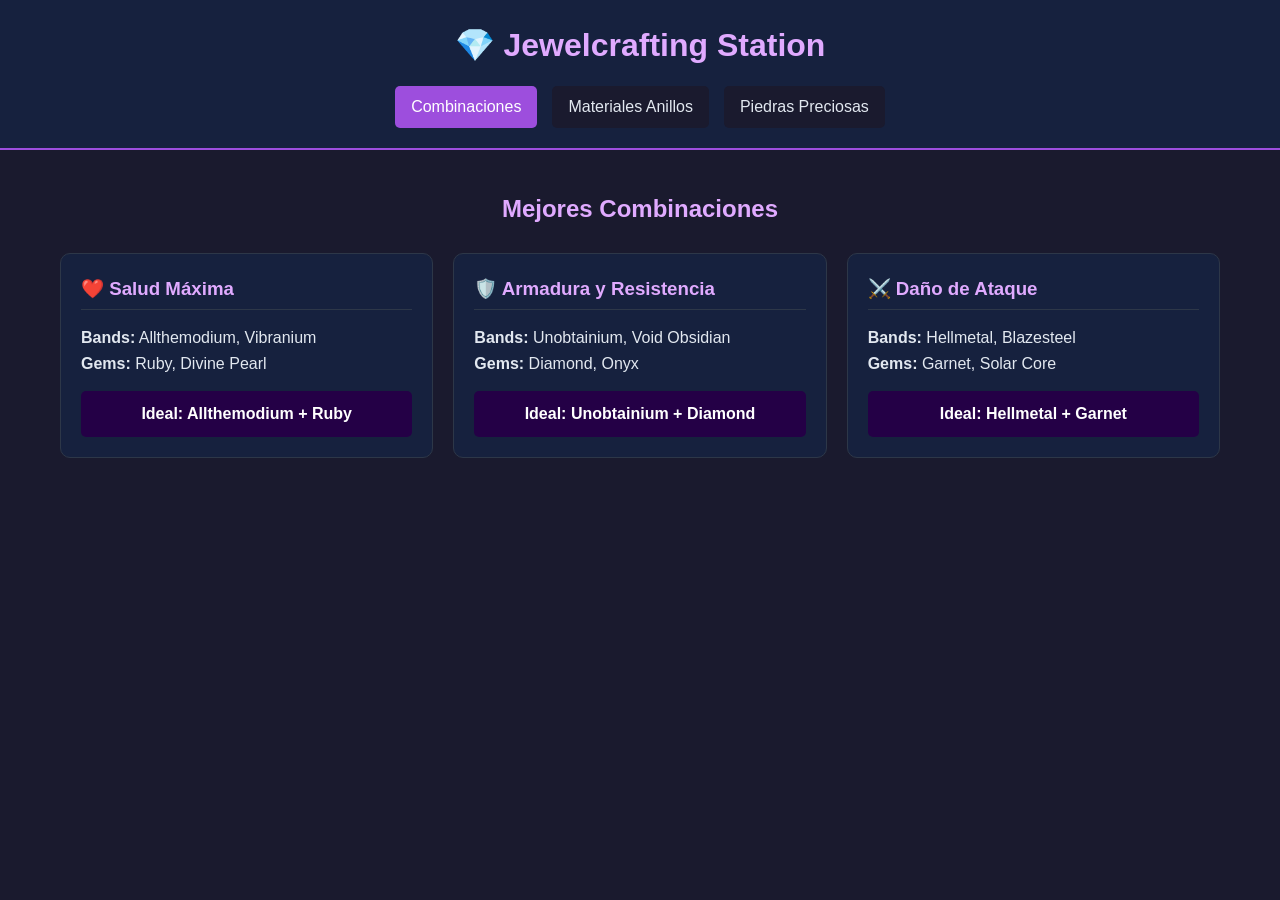
==== index.html @ f5a561c9 "v 1.0" ====
<!DOCTYPE html>
<html lang="es">
<head>
    <meta charset="UTF-8">
    <meta name="viewport" content="width=device-width, initial-scale=1.0">
    <title>Jewelcrafting - Mejores Combinaciones</title>
    <link rel="stylesheet" href="style.css">
</head>
<body>
    <header>
        <h1>💎 Jewelcrafting Station</h1>
        <nav>
            <a href="index.html" class="active">Combinaciones</a>
            <a href="anillos.html">Materiales Anillos</a>
            <a href="gemas.html">Piedras Preciosas</a>
        </nav>
    </header>

    <main>
        <h2>Mejores Combinaciones</h2>
        <div class="grid-container">
            <!-- Tarjeta 1 -->
            <article class="card">
                <h3>❤️ Salud Máxima</h3>
                <p><strong>Bands:</strong> Allthemodium, Vibranium</p>
                <p><strong>Gems:</strong> Ruby, Divine Pearl</p>
                <div class="combo">Ideal: Allthemodium + Ruby</div>
            </article>

            <!-- Tarjeta 2 -->
            <article class="card">
                <h3>🛡️ Armadura y Resistencia</h3>
                <p><strong>Bands:</strong> Unobtainium, Void Obsidian</p>
                <p><strong>Gems:</strong> Diamond, Onyx</p>
                <div class="combo">Ideal: Unobtainium + Diamond</div>
            </article>

            <!-- Tarjeta 3 -->
            <article class="card">
                <h3>⚔️ Daño de Ataque</h3>
                <p><strong>Bands:</strong> Hellmetal, Blazesteel</p>
                <p><strong>Gems:</strong> Garnet, Solar Core</p>
                <div class="combo">Ideal: Hellmetal + Garnet</div>
            </article>
        </div>
    </main>
</body>
</html>
---- style.css ----
/* --- Variables y Reset --- */
:root {
    --bg-color: #1a1a2e;
    --text-color: #e2e8f0;
    --card-bg: #16213e;
    --primary: #9d4edd;
    --accent: #e0aaff;
    --hover-bg: #240046;
}

* {
    margin: 0;
    padding: 0;
    box-sizing: border-box;
    font-family: 'Segoe UI', Tahoma, Geneva, Verdana, sans-serif;
}

body {
    background-color: var(--bg-color);
    color: var(--text-color);
    line-height: 1.6;
}

/* --- Cabecera y Navegación --- */
header {
    background-color: var(--card-bg);
    padding: 20px;
    text-align: center;
    border-bottom: 2px solid var(--primary);
}

h1 {
    color: var(--accent);
    margin-bottom: 15px;
}

nav {
    display: flex;
    justify-content: center;
    gap: 15px;
    flex-wrap: wrap;
}

nav a {
    color: var(--text-color);
    text-decoration: none;
    padding: 8px 16px;
    border-radius: 5px;
    background-color: var(--bg-color);
    transition: background-color 0.3s, color 0.3s;
}

nav a:hover, nav a.active {
    background-color: var(--primary);
    color: white;
}

/* --- Contenido Principal --- */
main {
    max-width: 1200px;
    margin: 40px auto;
    padding: 0 20px;
}

h2 {
    margin-bottom: 25px;
    text-align: center;
    color: var(--accent);
}

/* --- Grid de Tarjetas --- */
.grid-container {
    display: grid;
    /* Esto hace la magia responsive sin usar @media queries! */
    grid-template-columns: repeat(auto-fit, minmax(280px, 1fr));
    gap: 20px;
}

.card {
    background-color: var(--card-bg);
    padding: 20px;
    border-radius: 10px;
    border: 1px solid #2d3748;
    transition: transform 0.2s, box-shadow 0.2s;
}

.card:hover {
    transform: translateY(-5px);
    box-shadow: 0 10px 15px rgba(0, 0, 0, 0.3);
    border-color: var(--primary);
}

.card h3 {
    color: var(--accent);
    margin-bottom: 15px;
    border-bottom: 1px solid #2d3748;
    padding-bottom: 5px;
}

.card ul {
    list-style-position: inside;
    color: #a0aec0;
}

.card li {
    margin-bottom: 5px;
}

/* --- Detalles de la tarjeta Combinaciones --- */
.combo {
    margin-top: 15px;
    padding: 10px;
    background-color: var(--hover-bg);
    border-radius: 5px;
    font-weight: bold;
    color: white;
    text-align: center;
}
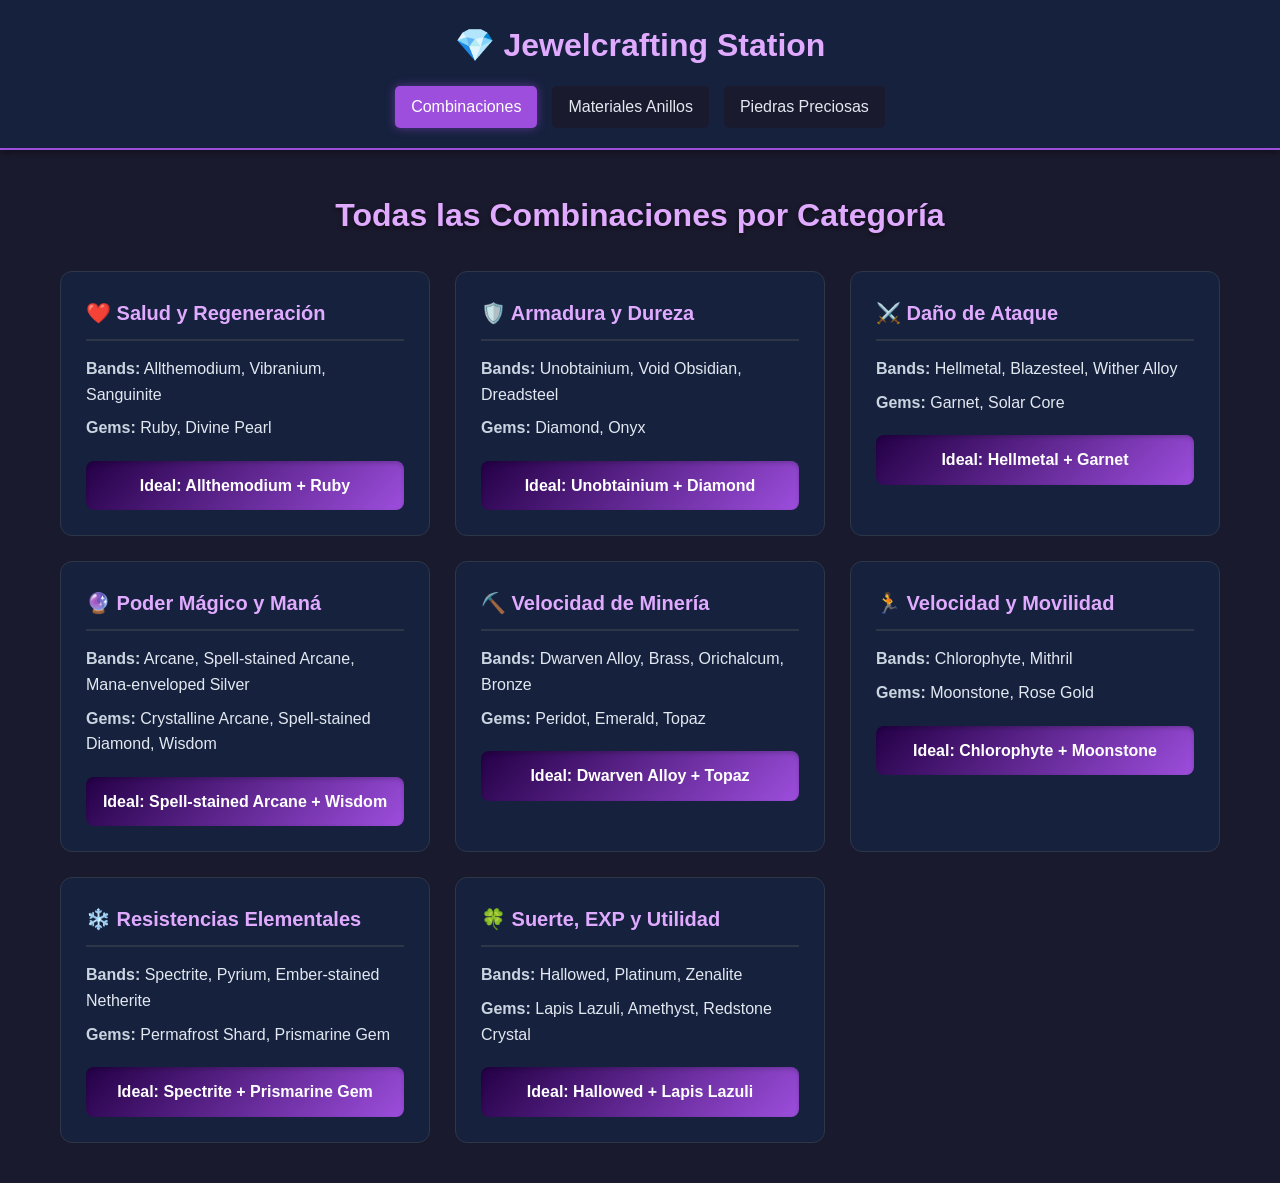
==== commit 0703d522: "v 1.1" ====
--- a/index.html
+++ b/index.html
@@ -17,30 +17,62 @@
     </header>
 
     <main>
-        <h2>Mejores Combinaciones</h2>
+        <h2>Todas las Combinaciones por Categoría</h2>
         <div class="grid-container">
-            <!-- Tarjeta 1 -->
             <article class="card">
-                <h3>❤️ Salud Máxima</h3>
-                <p><strong>Bands:</strong> Allthemodium, Vibranium</p>
+                <h3>❤️ Salud y Regeneración</h3>
+                <p><strong>Bands:</strong> Allthemodium, Vibranium, Sanguinite</p>
                 <p><strong>Gems:</strong> Ruby, Divine Pearl</p>
                 <div class="combo">Ideal: Allthemodium + Ruby</div>
             </article>
 
-            <!-- Tarjeta 2 -->
             <article class="card">
-                <h3>🛡️ Armadura y Resistencia</h3>
-                <p><strong>Bands:</strong> Unobtainium, Void Obsidian</p>
+                <h3>🛡️ Armadura y Dureza</h3>
+                <p><strong>Bands:</strong> Unobtainium, Void Obsidian, Dreadsteel</p>
                 <p><strong>Gems:</strong> Diamond, Onyx</p>
                 <div class="combo">Ideal: Unobtainium + Diamond</div>
             </article>
 
-            <!-- Tarjeta 3 -->
             <article class="card">
                 <h3>⚔️ Daño de Ataque</h3>
-                <p><strong>Bands:</strong> Hellmetal, Blazesteel</p>
+                <p><strong>Bands:</strong> Hellmetal, Blazesteel, Wither Alloy</p>
                 <p><strong>Gems:</strong> Garnet, Solar Core</p>
                 <div class="combo">Ideal: Hellmetal + Garnet</div>
+            </article>
+
+            <article class="card">
+                <h3>🔮 Poder Mágico y Maná</h3>
+                <p><strong>Bands:</strong> Arcane, Spell-stained Arcane, Mana-enveloped Silver</p>
+                <p><strong>Gems:</strong> Crystalline Arcane, Spell-stained Diamond, Wisdom</p>
+                <div class="combo">Ideal: Spell-stained Arcane + Wisdom</div>
+            </article>
+
+            <article class="card">
+                <h3>⛏️ Velocidad de Minería</h3>
+                <p><strong>Bands:</strong> Dwarven Alloy, Brass, Orichalcum, Bronze</p>
+                <p><strong>Gems:</strong> Peridot, Emerald, Topaz</p>
+                <div class="combo">Ideal: Dwarven Alloy + Topaz</div>
+            </article>
+
+            <article class="card">
+                <h3>🏃 Velocidad y Movilidad</h3>
+                <p><strong>Bands:</strong> Chlorophyte, Mithril</p>
+                <p><strong>Gems:</strong> Moonstone, Rose Gold</p>
+                <div class="combo">Ideal: Chlorophyte + Moonstone</div>
+            </article>
+
+            <article class="card">
+                <h3>❄️ Resistencias Elementales</h3>
+                <p><strong>Bands:</strong> Spectrite, Pyrium, Ember-stained Netherite</p>
+                <p><strong>Gems:</strong> Permafrost Shard, Prismarine Gem</p>
+                <div class="combo">Ideal: Spectrite + Prismarine Gem</div>
+            </article>
+
+            <article class="card">
+                <h3>🍀 Suerte, EXP y Utilidad</h3>
+                <p><strong>Bands:</strong> Hallowed, Platinum, Zenalite</p>
+                <p><strong>Gems:</strong> Lapis Lazuli, Amethyst, Redstone Crystal</p>
+                <div class="combo">Ideal: Hallowed + Lapis Lazuli</div>
             </article>
         </div>
     </main>
--- a/style.css
+++ b/style.css
@@ -27,6 +27,7 @@
     padding: 20px;
     text-align: center;
     border-bottom: 2px solid var(--primary);
+    box-shadow: 0 4px 6px rgba(0,0,0,0.3);
 }
 
 h1 {
@@ -47,12 +48,14 @@
     padding: 8px 16px;
     border-radius: 5px;
     background-color: var(--bg-color);
-    transition: background-color 0.3s, color 0.3s;
+    transition: all 0.3s ease;
+    font-weight: 500;
 }
 
 nav a:hover, nav a.active {
     background-color: var(--primary);
     color: white;
+    box-shadow: 0 0 10px rgba(157, 78, 221, 0.5);
 }
 
 /* --- Contenido Principal --- */
@@ -63,38 +66,40 @@
 }
 
 h2 {
-    margin-bottom: 25px;
+    margin-bottom: 30px;
     text-align: center;
     color: var(--accent);
+    font-size: 2rem;
+    text-shadow: 0 2px 4px rgba(0,0,0,0.5);
 }
 
 /* --- Grid de Tarjetas --- */
 .grid-container {
     display: grid;
-    /* Esto hace la magia responsive sin usar @media queries! */
     grid-template-columns: repeat(auto-fit, minmax(280px, 1fr));
-    gap: 20px;
+    gap: 25px;
 }
 
 .card {
     background-color: var(--card-bg);
-    padding: 20px;
-    border-radius: 10px;
+    padding: 25px;
+    border-radius: 12px;
     border: 1px solid #2d3748;
-    transition: transform 0.2s, box-shadow 0.2s;
+    transition: transform 0.3s ease, box-shadow 0.3s ease, border-color 0.3s ease;
 }
 
 .card:hover {
     transform: translateY(-5px);
-    box-shadow: 0 10px 15px rgba(0, 0, 0, 0.3);
+    box-shadow: 0 12px 20px rgba(0, 0, 0, 0.4);
     border-color: var(--primary);
 }
 
 .card h3 {
     color: var(--accent);
     margin-bottom: 15px;
-    border-bottom: 1px solid #2d3748;
-    padding-bottom: 5px;
+    border-bottom: 2px solid #2d3748;
+    padding-bottom: 10px;
+    font-size: 1.25rem;
 }
 
 .card ul {
@@ -102,17 +107,22 @@
     color: #a0aec0;
 }
 
-.card li {
-    margin-bottom: 5px;
+.card li, .card p {
+    margin-bottom: 8px;
+}
+
+.card p strong {
+    color: #cbd5e1;
 }
 
 /* --- Detalles de la tarjeta Combinaciones --- */
 .combo {
-    margin-top: 15px;
-    padding: 10px;
-    background-color: var(--hover-bg);
-    border-radius: 5px;
+    margin-top: 20px;
+    padding: 12px;
+    background: linear-gradient(135deg, var(--hover-bg), var(--primary));
+    border-radius: 8px;
     font-weight: bold;
     color: white;
     text-align: center;
-}+    box-shadow: inset 0 2px 4px rgba(0,0,0,0.2);
+}
